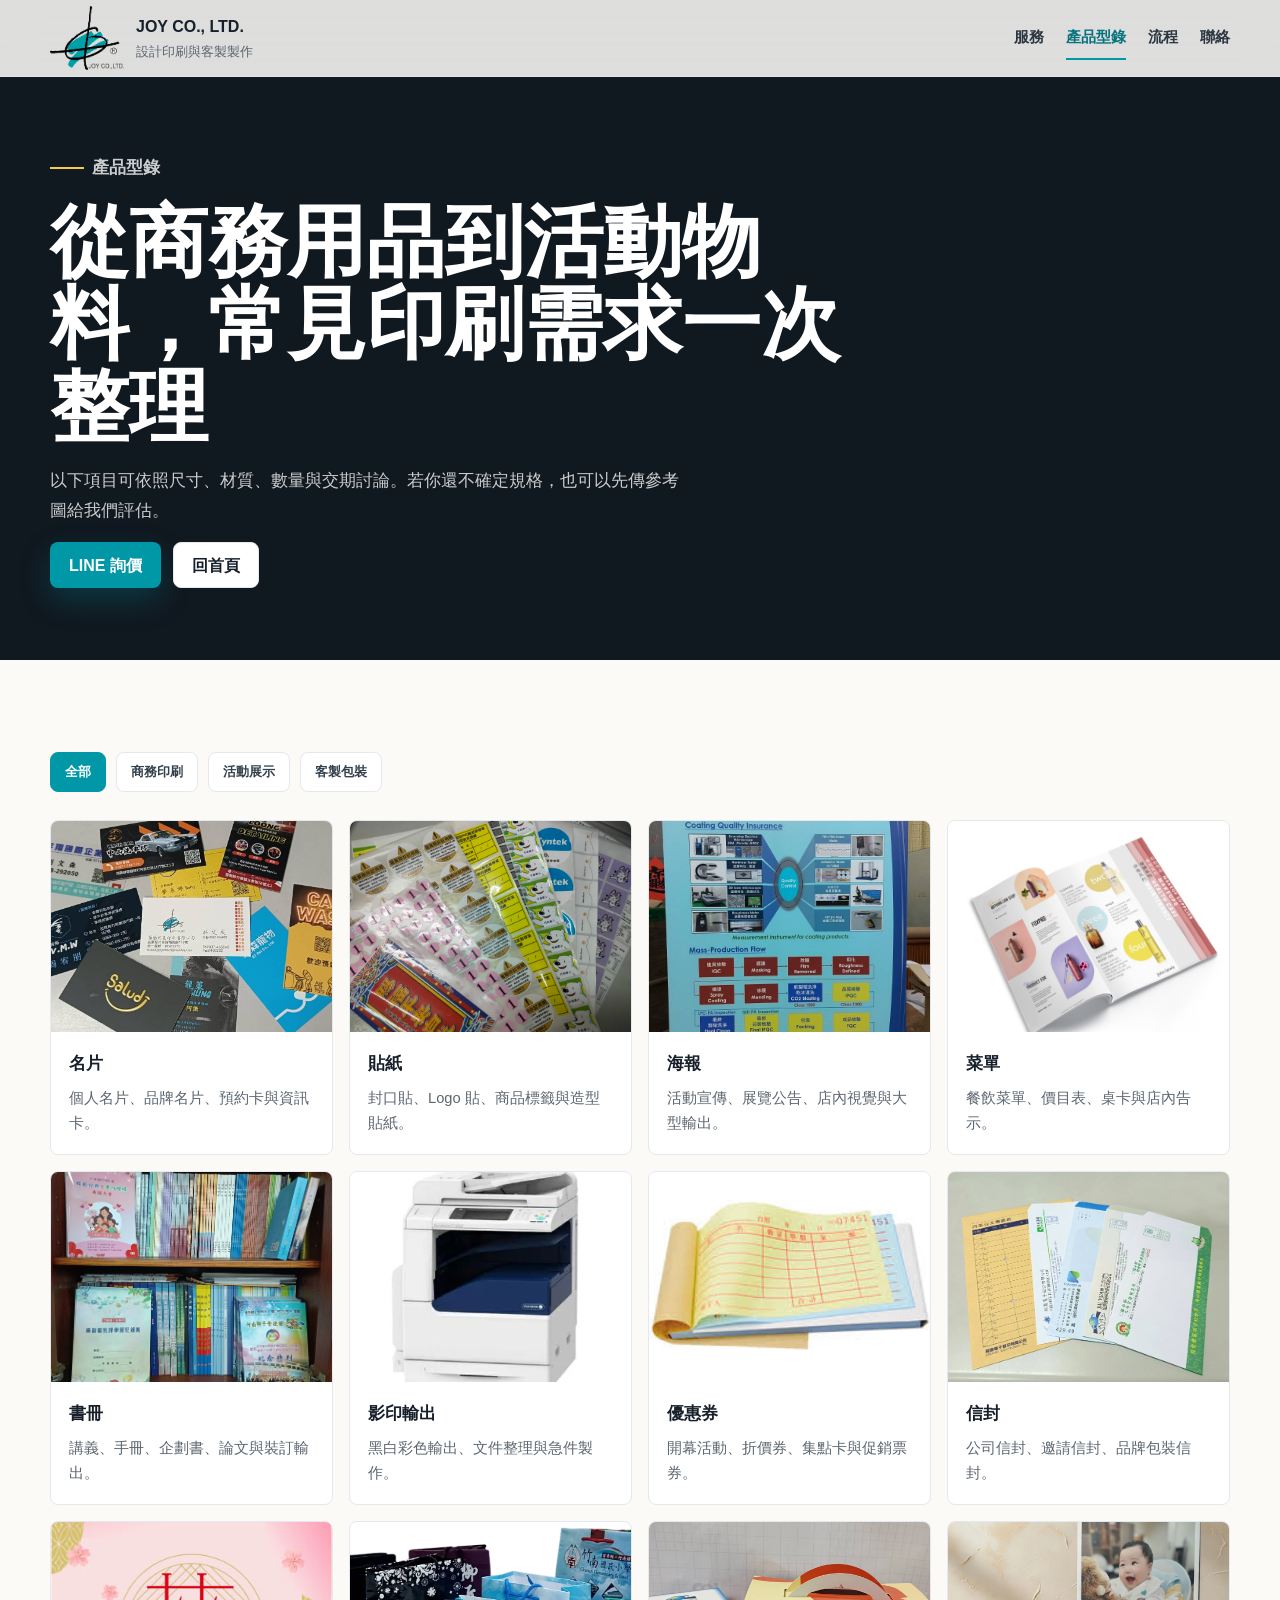
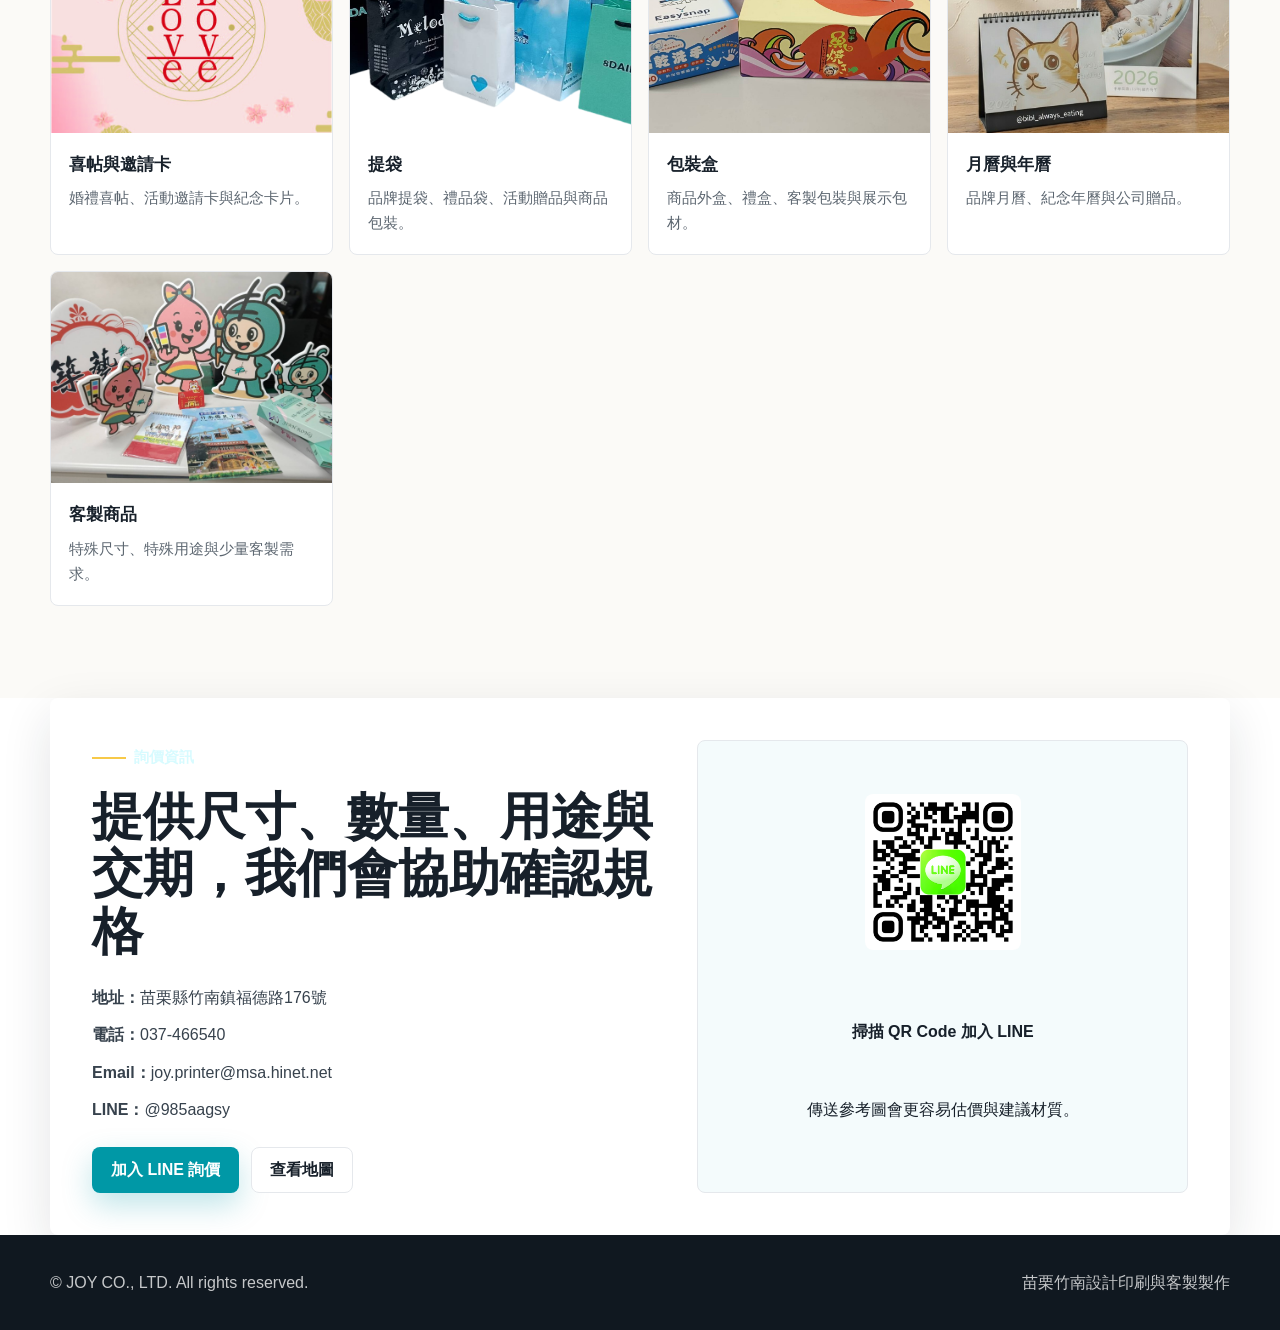
==== products.html @ ddc1286d "Add files via upload" ====
<!DOCTYPE html>
<html lang="zh-Hant">
<head>
  <meta charset="UTF-8">
  <meta name="viewport" content="width=device-width, initial-scale=1.0">
  <meta name="description" content="JOY CO., LTD. 產品型錄，包含名片、貼紙、海報、菜單、書冊、影印輸出、包裝、喜帖、月曆與客製商品。">
  <title>產品型錄 | JOY CO., LTD.</title>
  <link rel="icon" type="image/png" href="./assets/logo_cover.png">
  <link rel="stylesheet" href="./styles.css">
</head>
<body>
  <header class="site-header">
    <div class="nav-wrap">
      <a class="brand" href="./index.html" aria-label="JOY CO., LTD. 首頁">
        <img src="./assets/logo.png" alt="JOY CO., LTD.">
        <span class="brand-text">
          <strong>JOY CO., LTD.</strong>
          <span>設計印刷與客製製作</span>
        </span>
      </a>
      <nav class="nav-links" aria-label="主要導覽">
        <a href="./index.html#services">服務</a>
        <a class="active" href="./products.html">產品型錄</a>
        <a href="./index.html#process">流程</a>
        <a href="./index.html#contact">聯絡</a>
      </nav>
      <button class="menu-toggle" type="button" aria-label="開啟選單" aria-expanded="false">
        <span></span><span></span><span></span>
      </button>
    </div>
  </header>

  <main>
    <section class="page-hero">
      <div class="section-inner">
        <p class="eyebrow">產品型錄</p>
        <h1>從商務用品到活動物料，常見印刷需求一次整理</h1>
        <p>以下項目可依照尺寸、材質、數量與交期討論。若你還不確定規格，也可以先傳參考圖給我們評估。</p>
        <div class="hero-actions">
          <a class="button primary" href="https://line.me/R/ti/p/@985aagsy">LINE 詢價</a>
          <a class="button secondary" href="./index.html">回首頁</a>
        </div>
      </div>
    </section>

    <section>
      <div class="section-inner">
        <div class="catalog-filter" aria-label="產品篩選">
          <button class="filter-button active" type="button" data-filter="all">全部</button>
          <button class="filter-button" type="button" data-filter="business">商務印刷</button>
          <button class="filter-button" type="button" data-filter="event">活動展示</button>
          <button class="filter-button" type="button" data-filter="custom">客製包裝</button>
        </div>

        <div class="product-grid">
          <article class="product-card" data-category="business">
            <img src="./assets/product/card.jpg" alt="名片">
            <div><h3>名片</h3><p>個人名片、品牌名片、預約卡與資訊卡。</p></div>
          </article>
          <article class="product-card" data-category="business">
            <img src="./assets/product/sticker.jpg" alt="貼紙">
            <div><h3>貼紙</h3><p>封口貼、Logo 貼、商品標籤與造型貼紙。</p></div>
          </article>
          <article class="product-card" data-category="event">
            <img src="./assets/product/poster.jpg" alt="海報">
            <div><h3>海報</h3><p>活動宣傳、展覽公告、店內視覺與大型輸出。</p></div>
          </article>
          <article class="product-card" data-category="business">
            <img src="./assets/product/menu.jpg" alt="菜單">
            <div><h3>菜單</h3><p>餐飲菜單、價目表、桌卡與店內告示。</p></div>
          </article>
          <article class="product-card" data-category="event">
            <img src="./assets/product/book.jpg" alt="書冊">
            <div><h3>書冊</h3><p>講義、手冊、企劃書、論文與裝訂輸出。</p></div>
          </article>
          <article class="product-card" data-category="event">
            <img src="./assets/product/printer.jpg" alt="影印輸出">
            <div><h3>影印輸出</h3><p>黑白彩色輸出、文件整理與急件製作。</p></div>
          </article>
          <article class="product-card" data-category="business">
            <img src="./assets/product/coupon.jpg" alt="優惠券">
            <div><h3>優惠券</h3><p>開幕活動、折價券、集點卡與促銷票券。</p></div>
          </article>
          <article class="product-card" data-category="business">
            <img src="./assets/product/envelope.jpg" alt="信封">
            <div><h3>信封</h3><p>公司信封、邀請信封、品牌包裝信封。</p></div>
          </article>
          <article class="product-card" data-category="custom">
            <img src="./assets/product/wedding_card1.jpg" alt="喜帖與邀請卡">
            <div><h3>喜帖與邀請卡</h3><p>婚禮喜帖、活動邀請卡與紀念卡片。</p></div>
          </article>
          <article class="product-card" data-category="custom">
            <img src="./assets/product/bag.png" alt="提袋">
            <div><h3>提袋</h3><p>品牌提袋、禮品袋、活動贈品與商品包裝。</p></div>
          </article>
          <article class="product-card" data-category="custom">
            <img src="./assets/product/box.jpg" alt="包裝盒">
            <div><h3>包裝盒</h3><p>商品外盒、禮盒、客製包裝與展示包材。</p></div>
          </article>
          <article class="product-card" data-category="custom">
            <img src="./assets/product/calendar.jpg" alt="月曆年曆">
            <div><h3>月曆與年曆</h3><p>品牌月曆、紀念年曆與公司贈品。</p></div>
          </article>
          <article class="product-card" data-category="custom">
            <img src="./assets/product/custom.jpg" alt="客製商品">
            <div><h3>客製商品</h3><p>特殊尺寸、特殊用途與少量客製需求。</p></div>
          </article>
        </div>
      </div>
    </section>

    <section id="contact" class="contact-band">
      <div class="section-inner">
        <div class="contact-panel">
          <div>
            <p class="eyebrow">詢價資訊</p>
            <h2>提供尺寸、數量、用途與交期，我們會協助確認規格</h2>
            <ul class="contact-list">
              <li><strong>地址：</strong>苗栗縣竹南鎮福德路176號</li>
              <li><strong>電話：</strong>037-466540</li>
              <li><strong>Email：</strong>joy.printer@msa.hinet.net</li>
              <li><strong>LINE：</strong>@985aagsy</li>
            </ul>
            <div class="contact-actions">
              <a class="button primary" href="https://line.me/R/ti/p/@985aagsy">加入 LINE 詢價</a>
              <a class="button secondary" href="https://maps.app.goo.gl/v6UgBvDhpB6sY5n37?g_st=al">查看地圖</a>
            </div>
          </div>
          <div class="qr-box">
            <img src="./assets/qrcode.png" alt="JOY LINE QR Code">
            <strong>掃描 QR Code 加入 LINE</strong>
            <p>傳送參考圖會更容易估價與建議材質。</p>
          </div>
        </div>
      </div>
    </section>
  </main>

  <footer class="site-footer">
    <div class="footer-inner">
      <span>© JOY CO., LTD. All rights reserved.</span>
      <span>苗栗竹南設計印刷與客製製作</span>
    </div>
  </footer>

  <script src="./script.js"></script>
</body>
</html>
---- styles.css ----
:root {
  --ink: #17202a;
  --muted: #5c6670;
  --line: #e5e8ec;
  --paper: #fbfaf7;
  --white: #ffffff;
  --teal: #0098a6;
  --teal-dark: #05727d;
  --coral: #e65245;
  --yellow: #f7c948;
  --shadow: 0 18px 50px rgba(23, 32, 42, 0.12);
}

* {
  box-sizing: border-box;
}

html {
  scroll-behavior: smooth;
}

body {
  margin: 0;
  color: var(--ink);
  background: var(--paper);
  font-family: "Noto Sans TC", "Microsoft JhengHei", Arial, sans-serif;
  line-height: 1.7;
}

img,
video {
  display: block;
  max-width: 100%;
}

a {
  color: inherit;
  text-decoration: none;
}

.site-header {
  position: fixed;
  inset: 0 0 auto 0;
  z-index: 50;
  background: rgba(251, 250, 247, 0.88);
  border-bottom: 1px solid rgba(229, 232, 236, 0.85);
  backdrop-filter: blur(18px);
}

.nav-wrap {
  width: min(1180px, calc(100% - 32px));
  min-height: 76px;
  margin: 0 auto;
  display: flex;
  align-items: center;
  justify-content: space-between;
  gap: 20px;
}

.brand {
  display: flex;
  align-items: center;
  gap: 12px;
  min-width: 0;
}

.brand img {
  width: 74px;
  height: auto;
}

.brand-text {
  display: grid;
  gap: 1px;
}

.brand-text strong {
  font-size: 1rem;
  letter-spacing: 0;
}

.brand-text span {
  color: var(--muted);
  font-size: 0.82rem;
}

.nav-links {
  display: flex;
  align-items: center;
  gap: 22px;
  color: #2d3742;
  font-size: 0.95rem;
  font-weight: 600;
}

.nav-links a {
  padding: 8px 0;
  border-bottom: 2px solid transparent;
}

.nav-links a:hover,
.nav-links a.active {
  color: var(--teal-dark);
  border-color: var(--teal);
}

.menu-toggle {
  display: none;
  width: 42px;
  height: 42px;
  border: 1px solid var(--line);
  background: var(--white);
  border-radius: 8px;
  cursor: pointer;
}

.menu-toggle span {
  display: block;
  width: 18px;
  height: 2px;
  margin: 4px auto;
  background: var(--ink);
}

.button {
  display: inline-flex;
  align-items: center;
  justify-content: center;
  min-height: 46px;
  padding: 12px 18px;
  border: 1px solid transparent;
  border-radius: 8px;
  font-weight: 800;
  line-height: 1.2;
  transition: transform 0.2s ease, box-shadow 0.2s ease, background 0.2s ease;
}

.button:hover {
  transform: translateY(-2px);
}

.button.primary {
  color: var(--white);
  background: var(--teal);
  box-shadow: 0 12px 30px rgba(0, 152, 166, 0.25);
}

.button.primary:hover {
  background: var(--teal-dark);
}

.button.secondary {
  color: var(--ink);
  background: var(--white);
  border-color: var(--line);
}

.hero {
  position: relative;
  min-height: 92svh;
  display: grid;
  align-items: end;
  overflow: hidden;
  padding: 132px 0 64px;
  color: var(--white);
}

.hero-media {
  position: absolute;
  inset: 0;
  z-index: -2;
}

.hero-media video,
.hero-media img {
  width: 100%;
  height: 100%;
  object-fit: cover;
}

.hero::after {
  content: "";
  position: absolute;
  inset: 0;
  z-index: -1;
  background:
    linear-gradient(90deg, rgba(11, 20, 30, 0.82), rgba(11, 20, 30, 0.52) 52%, rgba(11, 20, 30, 0.2)),
    linear-gradient(0deg, rgba(11, 20, 30, 0.58), rgba(11, 20, 30, 0));
}

.hero-inner,
.section-inner {
  width: min(1180px, calc(100% - 32px));
  margin: 0 auto;
}

.hero-copy {
  max-width: 860px;
}

.eyebrow {
  display: inline-flex;
  align-items: center;
  gap: 8px;
  margin: 0 0 18px;
  color: #d7fbff;
  font-size: 0.92rem;
  font-weight: 800;
}

.eyebrow::before {
  content: "";
  width: 34px;
  height: 2px;
  background: var(--yellow);
}

h1,
h2,
h3,
p {
  margin-top: 0;
}

h1 {
  margin-bottom: 22px;
  font-size: clamp(2.65rem, 6.2vw, 5.2rem);
  line-height: 1.04;
  letter-spacing: 0;
}

.hero-copy p {
  max-width: 620px;
  margin-bottom: 28px;
  color: rgba(255, 255, 255, 0.88);
  font-size: 1.14rem;
}

.hero-actions,
.contact-actions {
  display: flex;
  flex-wrap: wrap;
  gap: 12px;
}

.hero-stats {
  display: grid;
  grid-template-columns: repeat(3, minmax(0, 1fr));
  gap: 1px;
  max-width: 760px;
  margin-top: 48px;
  background: rgba(255, 255, 255, 0.18);
  border: 1px solid rgba(255, 255, 255, 0.22);
  border-radius: 8px;
  overflow: hidden;
  backdrop-filter: blur(14px);
}

.hero-stats div {
  padding: 18px;
  background: rgba(255, 255, 255, 0.1);
}

.hero-stats strong {
  display: block;
  font-size: 1.55rem;
}

.hero-stats span {
  color: rgba(255, 255, 255, 0.78);
  font-size: 0.88rem;
}

section {
  padding: 92px 0;
}

.section-heading {
  display: flex;
  align-items: end;
  justify-content: space-between;
  gap: 24px;
  margin-bottom: 34px;
}

.section-heading h2 {
  max-width: 640px;
  margin-bottom: 0;
  font-size: clamp(2rem, 4vw, 3.5rem);
  line-height: 1.12;
}

.section-heading p {
  max-width: 420px;
  margin-bottom: 0;
  color: var(--muted);
}

.services-band {
  background: var(--white);
}

.service-grid {
  display: grid;
  grid-template-columns: repeat(3, minmax(0, 1fr));
  gap: 16px;
}

.service-card,
.product-card,
.step,
.quote-card {
  border: 1px solid var(--line);
  border-radius: 8px;
  background: var(--white);
}

.service-card {
  padding: 28px;
}

.service-card .icon {
  width: 46px;
  height: 46px;
  display: grid;
  place-items: center;
  margin-bottom: 22px;
  color: var(--teal-dark);
  background: #e8fbfd;
  border-radius: 8px;
  font-size: 1.35rem;
  font-weight: 900;
}

.service-card h3 {
  margin-bottom: 10px;
  font-size: 1.28rem;
}

.service-card p,
.product-card p,
.step p,
.quote-card p {
  color: var(--muted);
}

.feature-split {
  display: grid;
  grid-template-columns: 1.02fr 0.98fr;
  gap: 36px;
  align-items: center;
}

.feature-media {
  position: relative;
  min-height: 460px;
  overflow: hidden;
  border-radius: 8px;
  background: #dfeaed;
  box-shadow: var(--shadow);
}

.feature-media img {
  width: 100%;
  height: 100%;
  min-height: 460px;
  object-fit: cover;
}

.feature-copy h2 {
  margin-bottom: 18px;
  font-size: clamp(2rem, 4vw, 3.45rem);
  line-height: 1.12;
}

.feature-copy > p {
  color: var(--muted);
  font-size: 1.04rem;
}

.checks {
  display: grid;
  gap: 12px;
  margin: 26px 0;
  padding: 0;
  list-style: none;
}

.checks li {
  display: grid;
  grid-template-columns: 28px 1fr;
  gap: 10px;
  align-items: start;
  color: #35404b;
}

.checks li::before {
  content: "✓";
  display: grid;
  place-items: center;
  width: 24px;
  height: 24px;
  color: var(--white);
  background: var(--coral);
  border-radius: 8px;
  font-weight: 900;
}

.products-band {
  background: #f0f7f8;
}

.product-grid {
  display: grid;
  grid-template-columns: repeat(4, minmax(0, 1fr));
  gap: 16px;
}

.product-card {
  overflow: hidden;
  transition: transform 0.2s ease, box-shadow 0.2s ease;
}

.product-card:hover {
  transform: translateY(-4px);
  box-shadow: 0 16px 34px rgba(23, 32, 42, 0.12);
}

.product-card img {
  width: 100%;
  aspect-ratio: 4 / 3;
  object-fit: cover;
}

.product-card div {
  padding: 18px;
}

.product-card h3 {
  margin-bottom: 7px;
  font-size: 1.05rem;
}

.product-card p {
  margin-bottom: 0;
  font-size: 0.92rem;
}

.process-band {
  background: var(--ink);
  color: var(--white);
}

.process-band .section-heading p {
  color: rgba(255, 255, 255, 0.72);
}

.step-grid {
  display: grid;
  grid-template-columns: repeat(4, minmax(0, 1fr));
  gap: 14px;
}

.step {
  padding: 24px;
  background: rgba(255, 255, 255, 0.07);
  border-color: rgba(255, 255, 255, 0.14);
}

.step strong {
  display: inline-grid;
  place-items: center;
  width: 40px;
  height: 40px;
  margin-bottom: 20px;
  color: var(--ink);
  background: var(--yellow);
  border-radius: 8px;
}

.step p {
  color: rgba(255, 255, 255, 0.72);
}

.portfolio-strip {
  display: grid;
  grid-template-columns: 1.2fr 0.8fr 1fr;
  gap: 16px;
}

.portfolio-strip img {
  width: 100%;
  height: 360px;
  object-fit: cover;
  border-radius: 8px;
  box-shadow: var(--shadow);
}

.quote-grid {
  display: grid;
  grid-template-columns: repeat(3, minmax(0, 1fr));
  gap: 16px;
}

.reviews-band {
  background: var(--white);
}

.review-grid {
  display: grid;
  grid-template-columns: repeat(3, minmax(0, 1fr));
  gap: 16px;
}

.review-card {
  padding: 26px;
  border: 1px solid var(--line);
  border-radius: 8px;
  background: #fbfaf7;
}

.review-card img {
  width: 58px;
  height: 58px;
  margin-bottom: 18px;
  object-fit: cover;
  border: 3px solid var(--white);
  border-radius: 50%;
  box-shadow: 0 8px 18px rgba(23, 32, 42, 0.14);
}

.review-card p {
  color: #34414d;
}

.review-card strong,
.review-card span {
  display: block;
}

.review-card span {
  color: var(--muted);
  font-size: 0.9rem;
}

.quote-card {
  padding: 24px;
}

.quote-card strong {
  display: block;
  margin-top: 18px;
}

.contact-band {
  padding: 0;
  background: var(--white);
}

.contact-panel {
  display: grid;
  grid-template-columns: 1fr 0.85fr;
  gap: 28px;
  align-items: stretch;
  padding: 42px;
  border-radius: 8px;
  background: var(--white);
  box-shadow: var(--shadow);
}

.contact-panel h2 {
  margin-bottom: 14px;
  font-size: clamp(2rem, 4vw, 3.2rem);
  line-height: 1.12;
}

.contact-list {
  display: grid;
  gap: 10px;
  margin: 24px 0;
  padding: 0;
  list-style: none;
  color: #37424d;
}

.qr-box {
  display: grid;
  place-items: center;
  min-height: 100%;
  padding: 28px;
  background: #f4fbfc;
  border: 1px solid var(--line);
  border-radius: 8px;
  text-align: center;
}

.qr-box img {
  width: 156px;
  margin-bottom: 18px;
  border-radius: 8px;
}

.site-footer {
  padding: 34px 0;
  color: rgba(255, 255, 255, 0.76);
  background: #101820;
}

.notice-modal {
  position: fixed;
  inset: 0;
  z-index: 100;
  display: none;
  place-items: center;
  padding: 18px;
}

.notice-modal.open {
  display: grid;
}

.notice-backdrop {
  position: absolute;
  inset: 0;
  background: rgba(16, 24, 32, 0.68);
  backdrop-filter: blur(8px);
}

.notice-dialog {
  position: relative;
  width: min(560px, 100%);
  padding: 34px;
  border-radius: 8px;
  background: var(--white);
  box-shadow: var(--shadow);
}

.notice-dialog .eyebrow {
  color: var(--teal-dark);
}

.notice-dialog h2 {
  margin-bottom: 14px;
  font-size: clamp(1.7rem, 4vw, 2.5rem);
  line-height: 1.16;
}

.notice-close {
  position: absolute;
  top: 14px;
  right: 14px;
  width: 38px;
  height: 38px;
  border: 1px solid var(--line);
  border-radius: 8px;
  background: var(--white);
  color: var(--ink);
  font-size: 1.6rem;
  line-height: 1;
  cursor: pointer;
}

.notice-list {
  display: grid;
  gap: 8px;
  margin: 20px 0 24px;
  padding: 0;
  list-style: none;
  color: #34414d;
}

.footer-inner {
  width: min(1180px, calc(100% - 32px));
  margin: 0 auto;
  display: flex;
  justify-content: space-between;
  gap: 20px;
}

.page-hero {
  padding: 150px 0 72px;
  background: #101820;
  color: var(--white);
}

.page-hero h1 {
  max-width: 820px;
  margin-bottom: 18px;
}

.page-hero p {
  max-width: 640px;
  color: rgba(255, 255, 255, 0.78);
  font-size: 1.08rem;
}

.catalog-filter {
  display: flex;
  flex-wrap: wrap;
  gap: 10px;
  margin-bottom: 28px;
}

.filter-button {
  min-height: 40px;
  padding: 8px 14px;
  border: 1px solid var(--line);
  border-radius: 8px;
  background: var(--white);
  color: #34414d;
  font-weight: 800;
  cursor: pointer;
}

.filter-button.active {
  color: var(--white);
  background: var(--teal);
  border-color: var(--teal);
}

@media (max-width: 900px) {
  .menu-toggle {
    display: block;
  }

  .nav-links {
    position: absolute;
    top: 76px;
    right: 16px;
    left: 16px;
    display: none;
    flex-direction: column;
    align-items: stretch;
    gap: 0;
    padding: 10px;
    background: var(--white);
    border: 1px solid var(--line);
    border-radius: 8px;
    box-shadow: var(--shadow);
  }

  .nav-links.open {
    display: flex;
  }

  .nav-links a {
    padding: 12px;
  }

  .section-heading,
  .feature-split,
  .contact-panel {
    grid-template-columns: 1fr;
  }

  .section-heading {
    display: grid;
  }

  .service-grid,
  .quote-grid,
  .review-grid {
    grid-template-columns: 1fr;
  }

  .product-grid,
  .step-grid {
    grid-template-columns: repeat(2, minmax(0, 1fr));
  }

  .portfolio-strip {
    grid-template-columns: 1fr;
  }

  .portfolio-strip img {
    height: 260px;
  }
}

@media (max-width: 620px) {
  .brand img {
    width: 62px;
  }

  .brand-text span {
    display: none;
  }

  .hero {
    min-height: 86svh;
    padding-top: 118px;
  }

  .hero-stats,
  .product-grid,
  .step-grid {
    grid-template-columns: 1fr;
  }

  .hero-stats div,
  .contact-panel,
  .notice-dialog {
    padding: 22px;
  }

  section {
    padding: 66px 0;
  }

  .footer-inner {
    display: grid;
  }
}
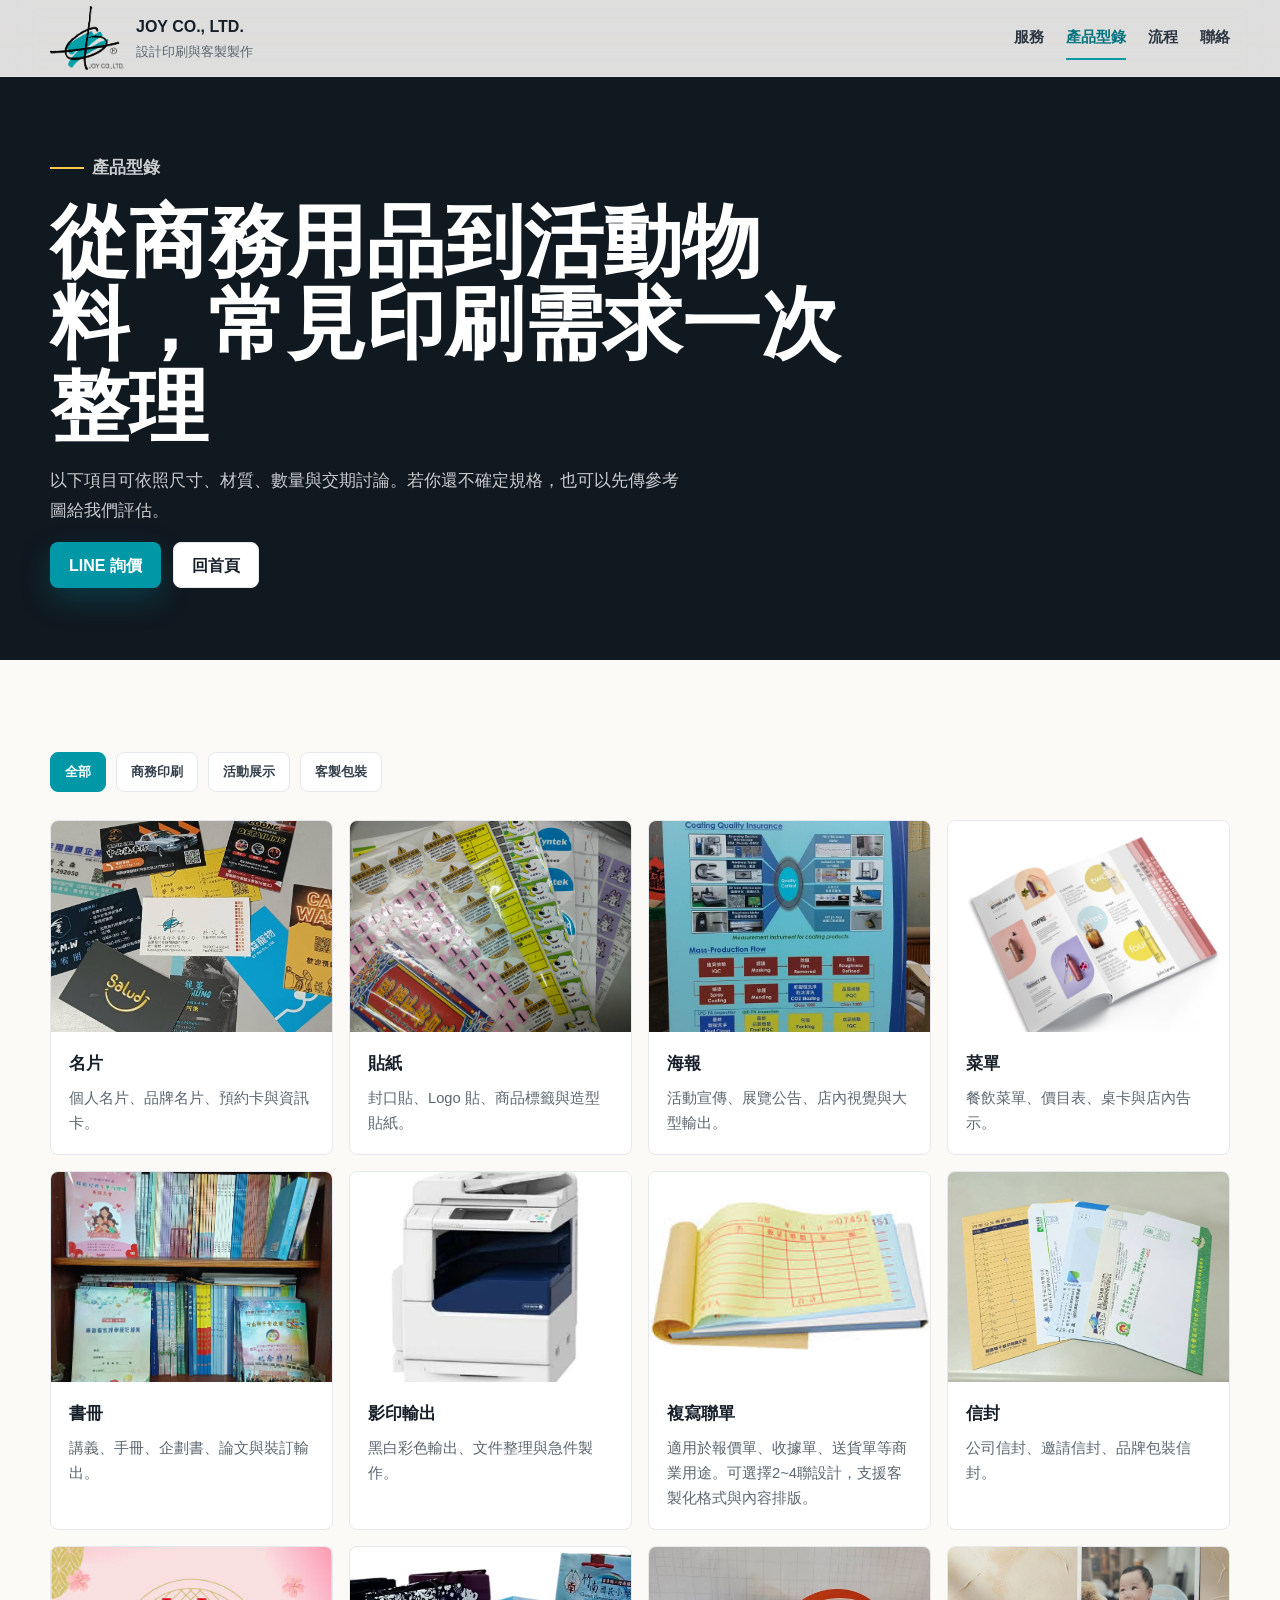
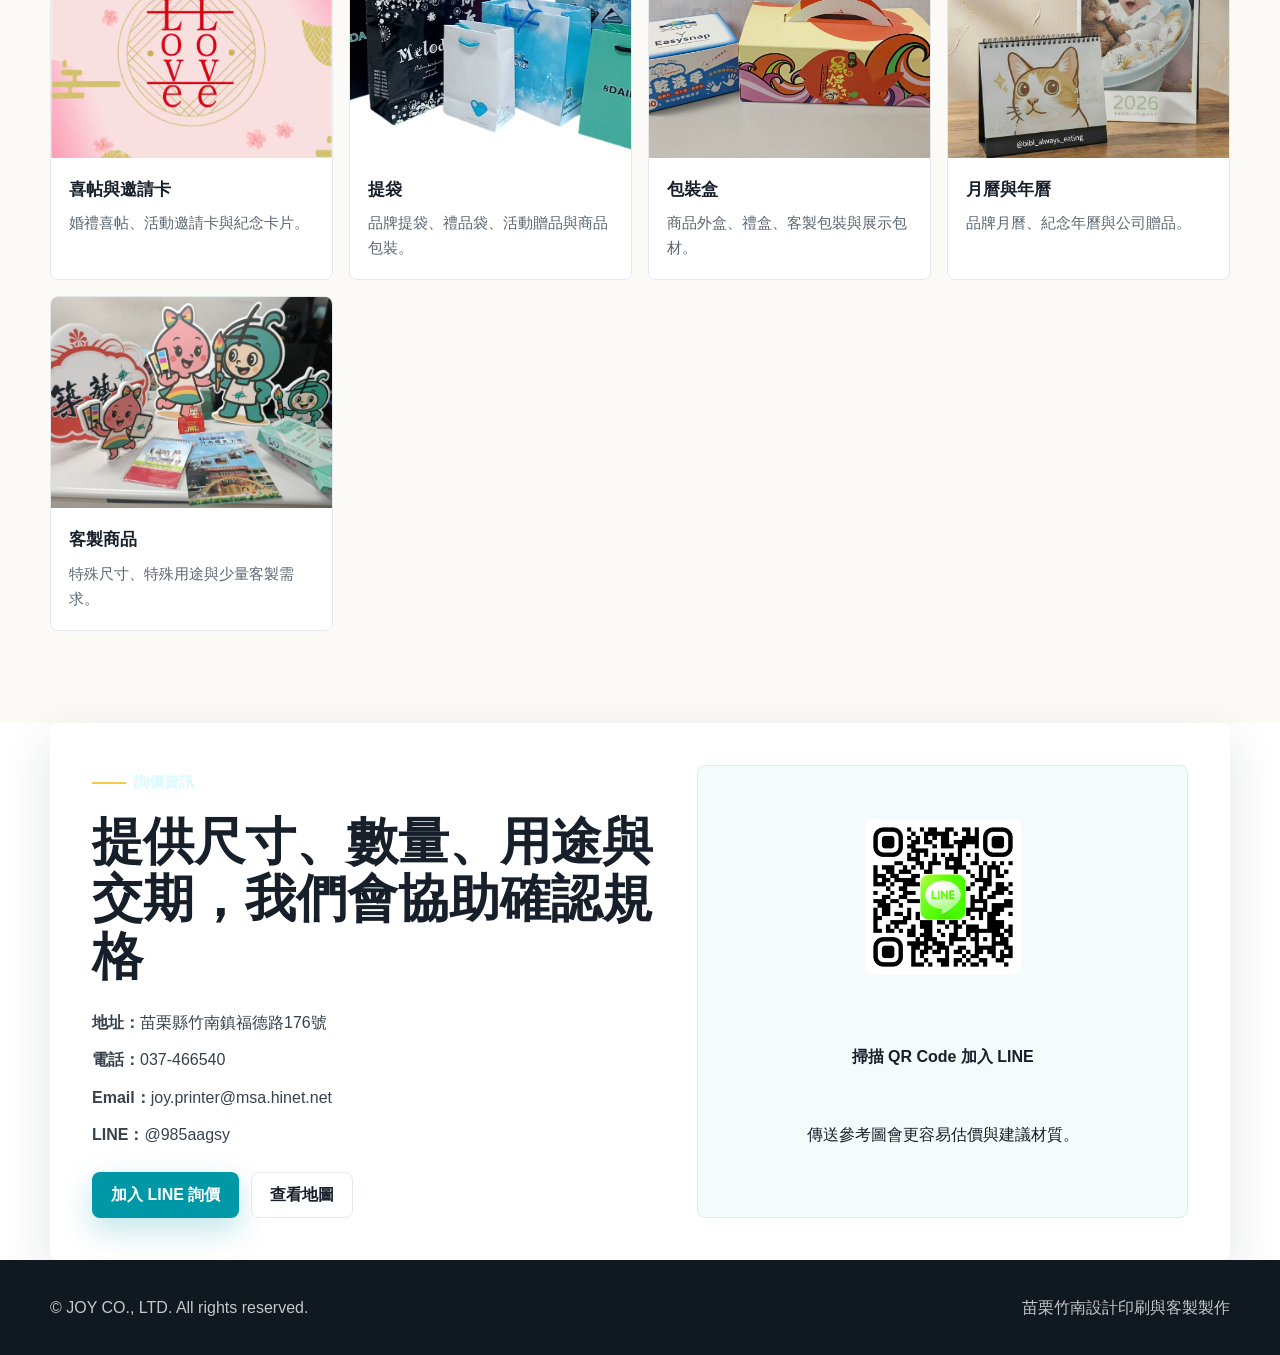
==== commit 922b0eb1: "Add files via upload" ====
--- a/products.html
+++ b/products.html
@@ -79,7 +79,7 @@
           </article>
           <article class="product-card" data-category="business">
             <img src="./assets/product/coupon.jpg" alt="優惠券">
-            <div><h3>優惠券</h3><p>開幕活動、折價券、集點卡與促銷票券。</p></div>
+            <div><h3>複寫聯單</h3><p>適用於報價單、收據單、送貨單等商業用途。可選擇2~4聯設計，支援客製化格式與內容排版。</p></div>
           </article>
           <article class="product-card" data-category="business">
             <img src="./assets/product/envelope.jpg" alt="信封">
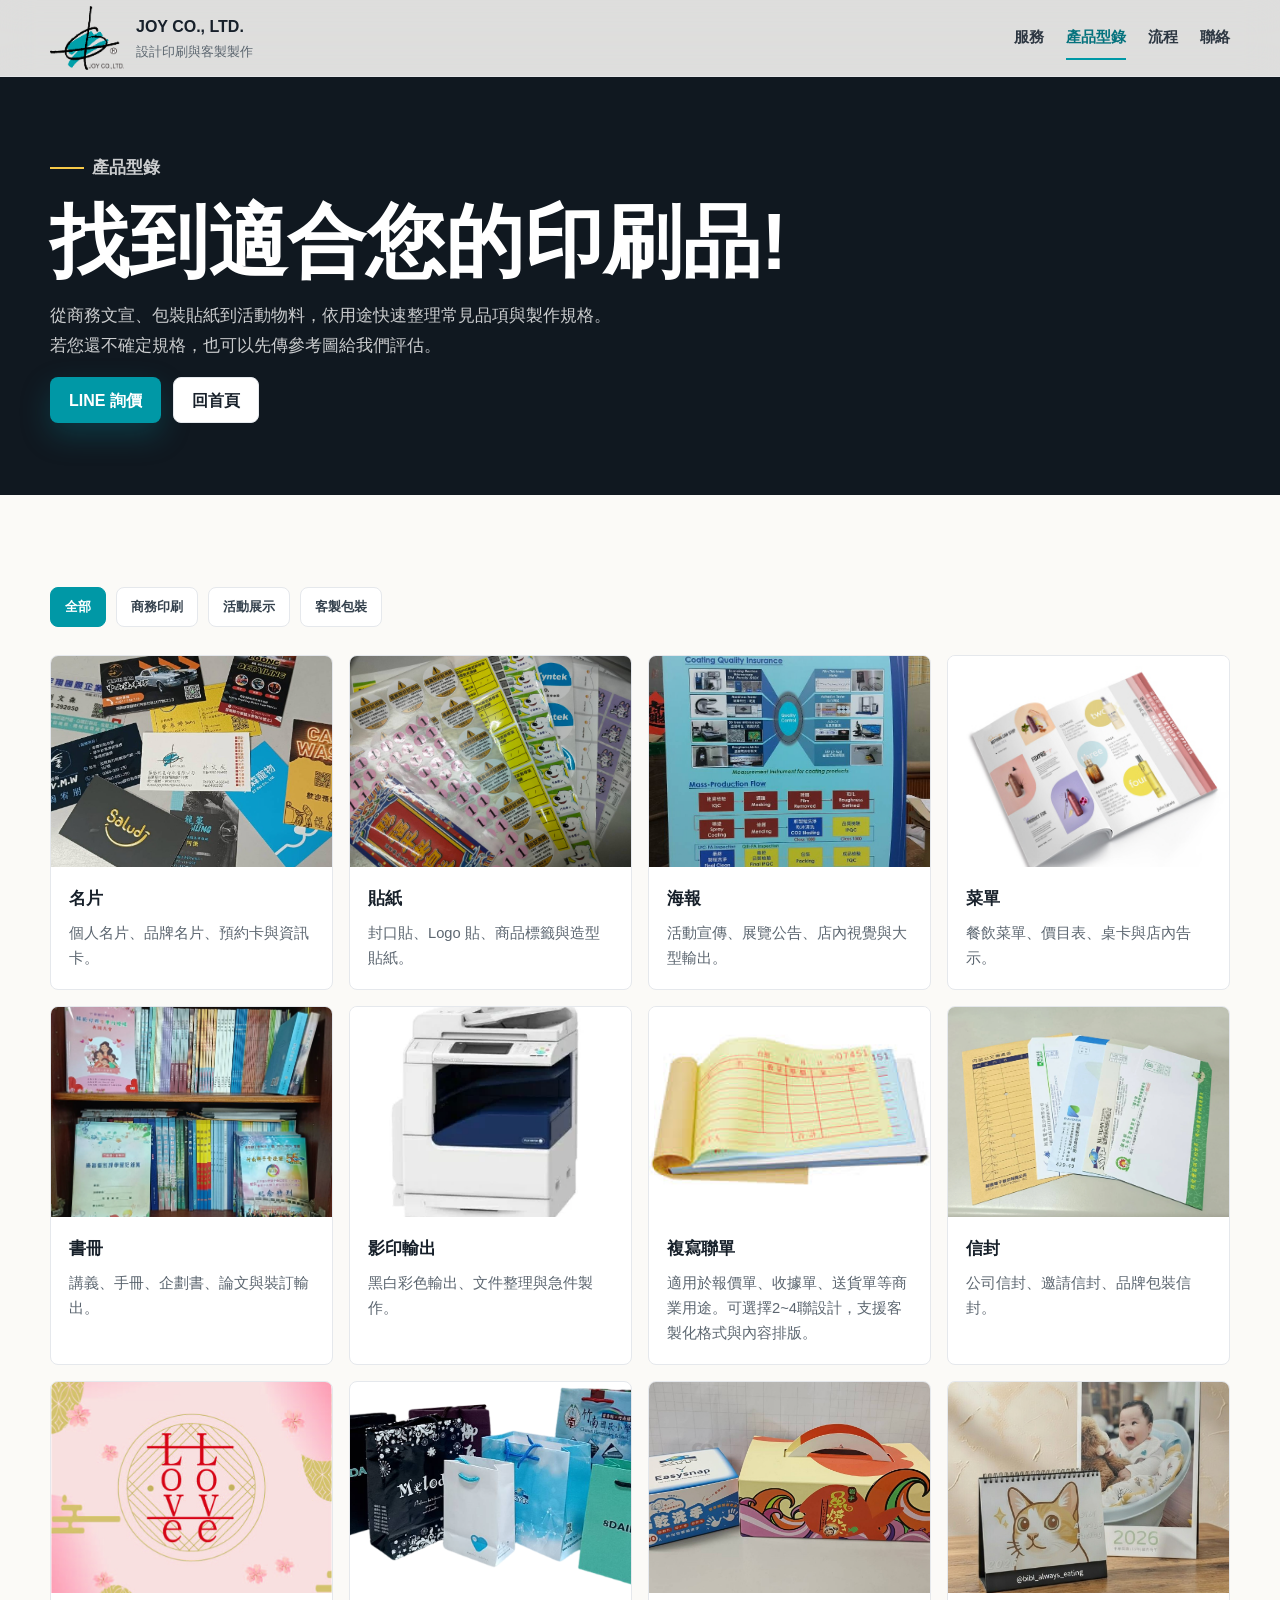
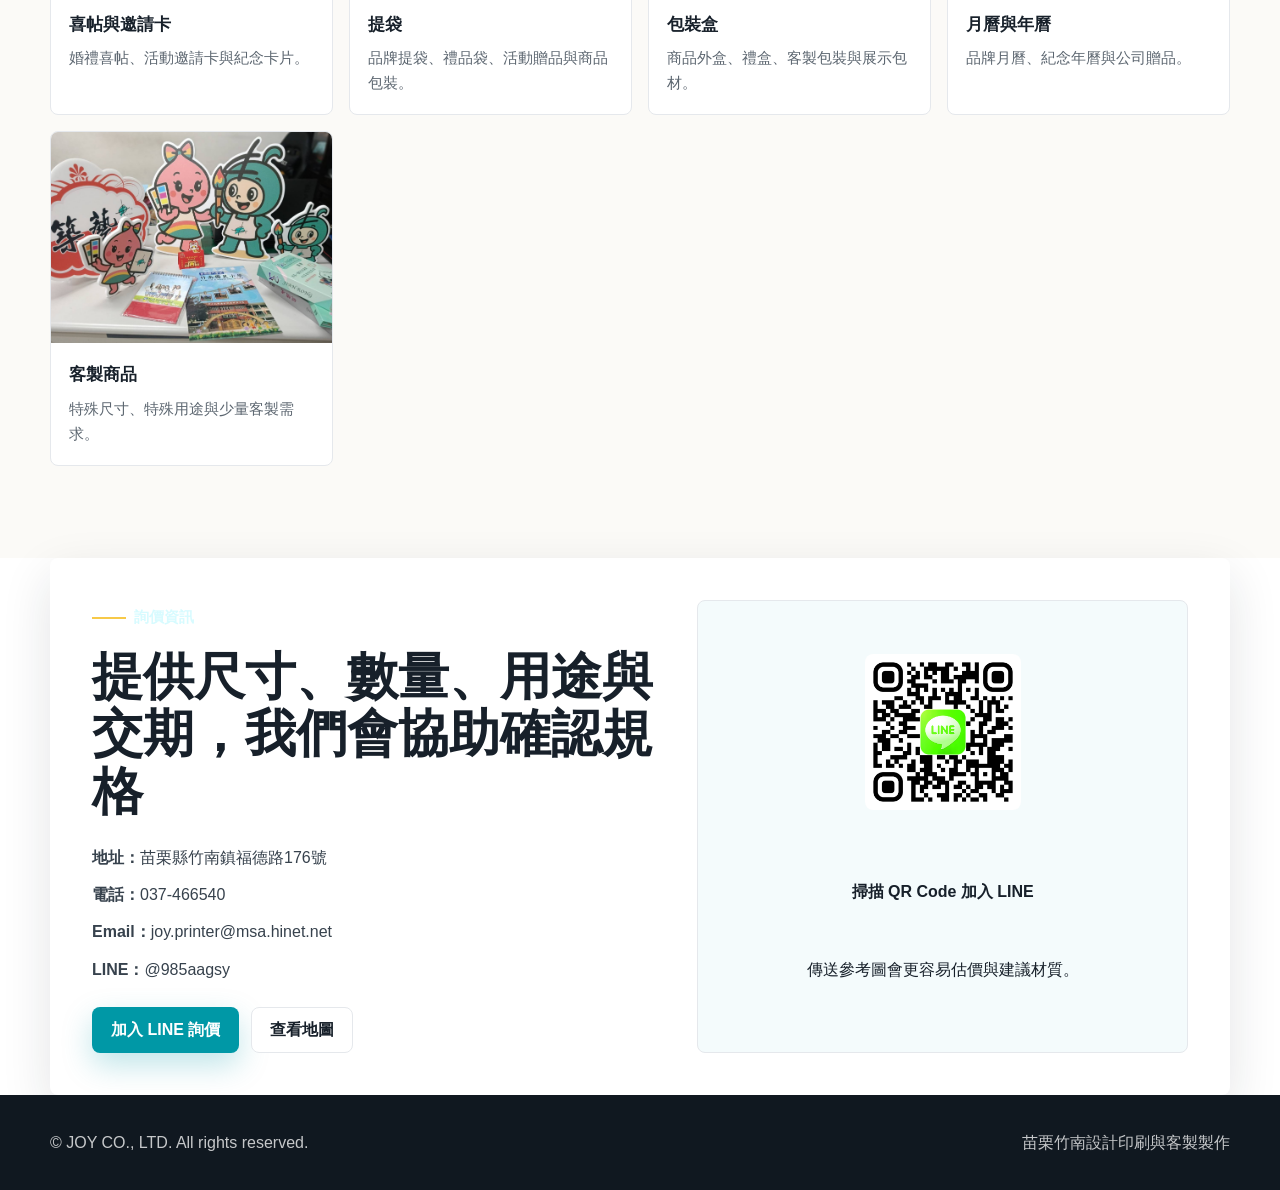
==== commit 4adfde94: "Add files via upload" ====
--- a/products.html
+++ b/products.html
@@ -34,8 +34,8 @@
     <section class="page-hero">
       <div class="section-inner">
         <p class="eyebrow">產品型錄</p>
-        <h1>從商務用品到活動物料，常見印刷需求一次整理</h1>
-        <p>以下項目可依照尺寸、材質、數量與交期討論。若你還不確定規格，也可以先傳參考圖給我們評估。</p>
+        <h1>找到適合您的印刷品!</h1>
+        <p>從商務文宣、包裝貼紙到活動物料，依用途快速整理常見品項與製作規格。<br>若您還不確定規格，也可以先傳參考圖給我們評估。</p>
         <div class="hero-actions">
           <a class="button primary" href="https://line.me/R/ti/p/@985aagsy">LINE 詢價</a>
           <a class="button secondary" href="./index.html">回首頁</a>
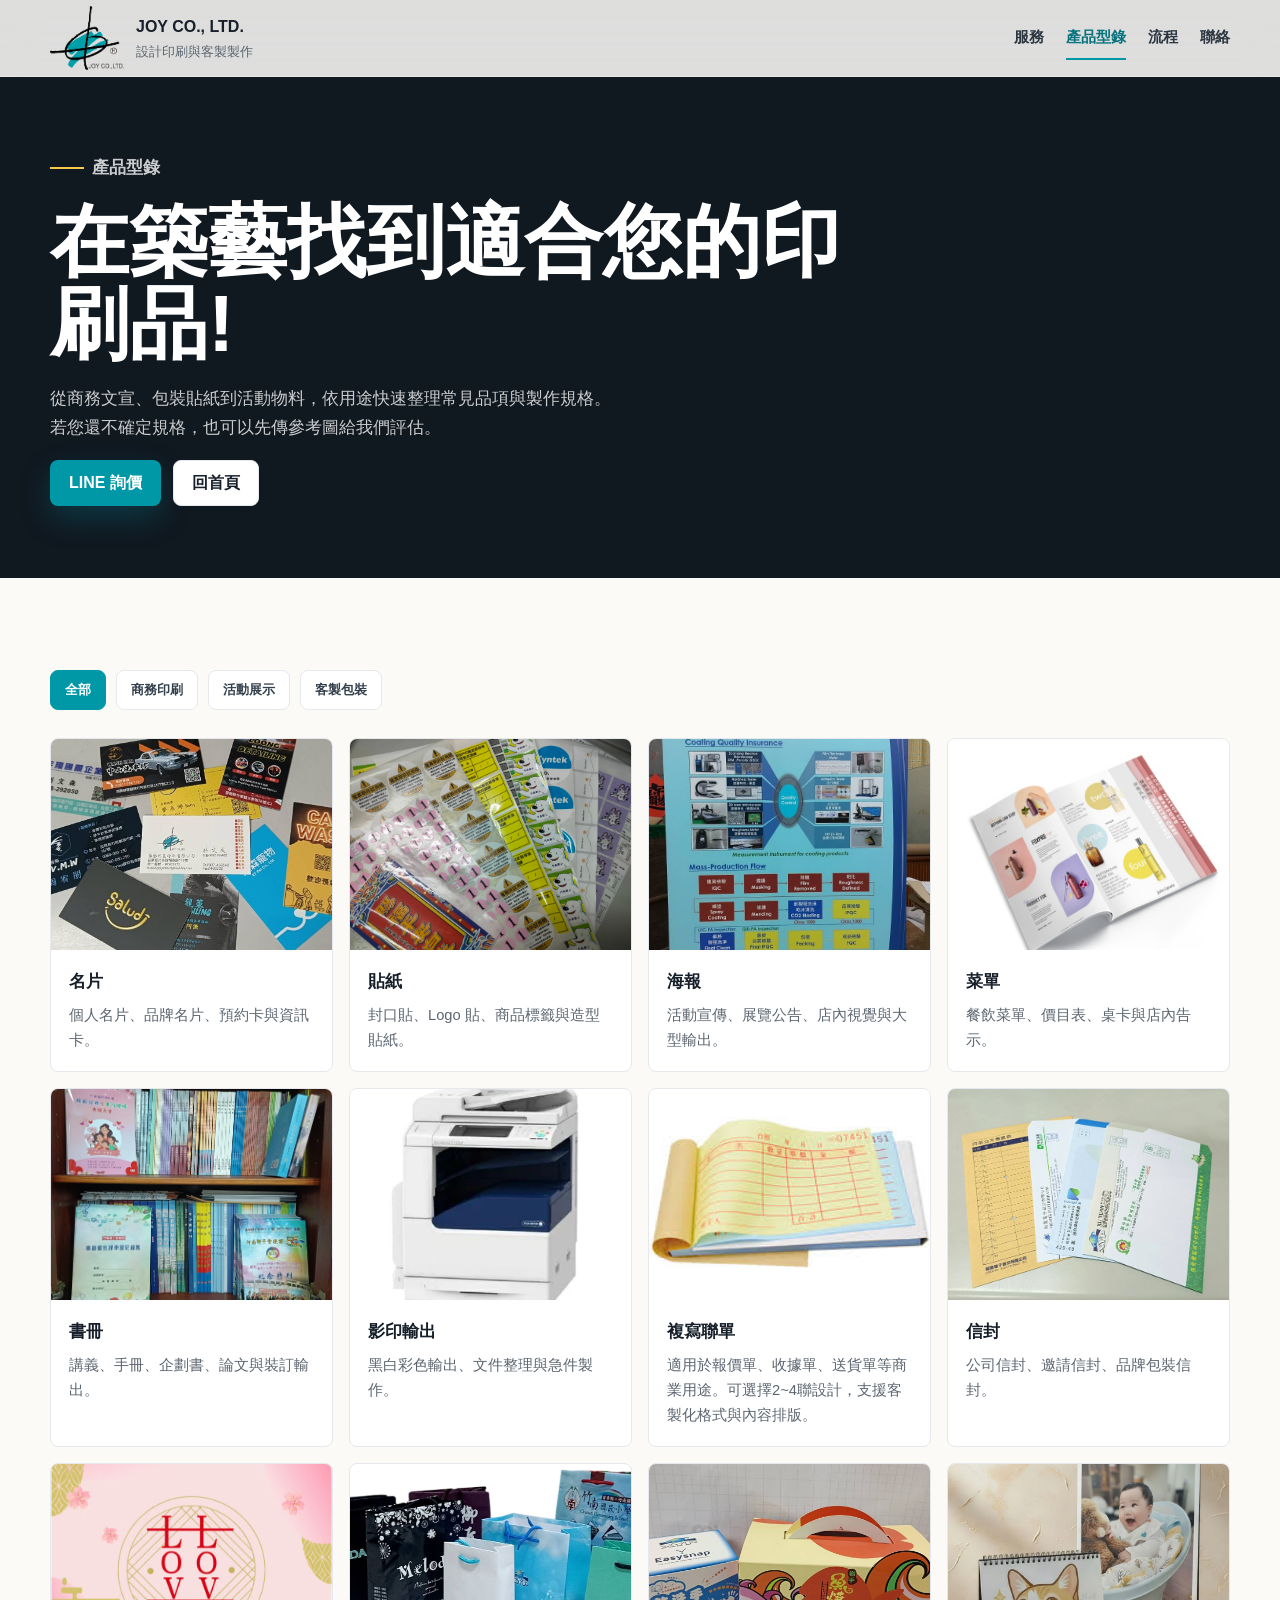
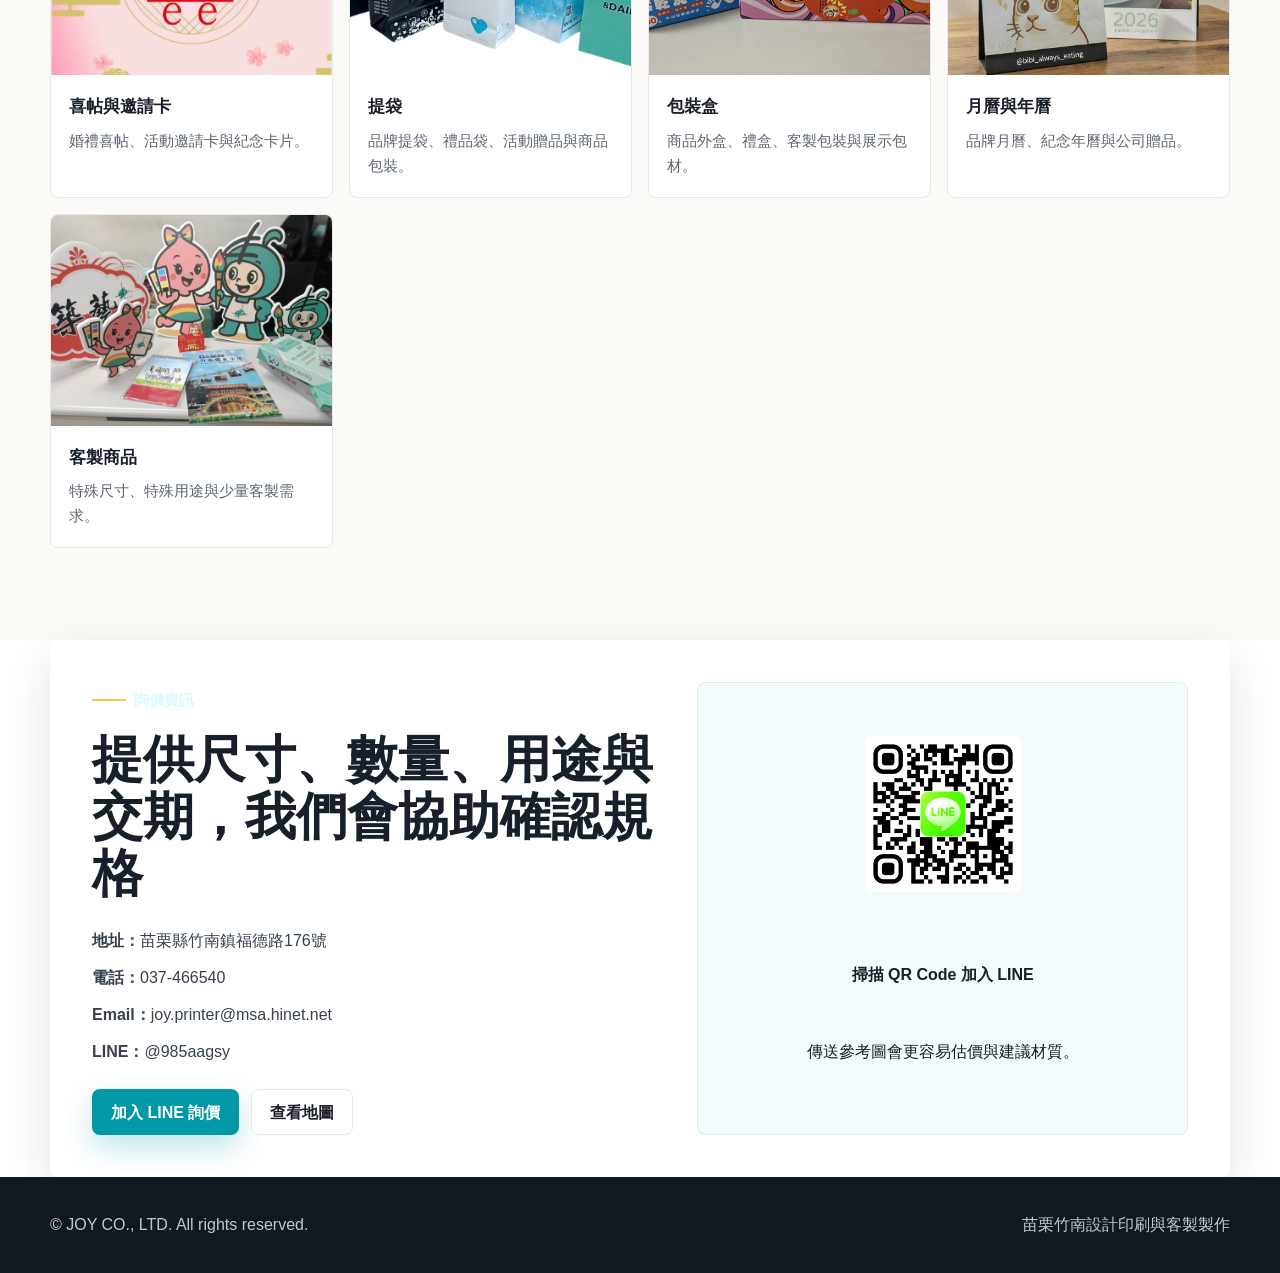
==== commit cc6e9381: "Add files via upload" ====
--- a/products.html
+++ b/products.html
@@ -34,7 +34,7 @@
     <section class="page-hero">
       <div class="section-inner">
         <p class="eyebrow">產品型錄</p>
-        <h1>找到適合您的印刷品!</h1>
+        <h1>在築藝找到適合您的印刷品!</h1>
         <p>從商務文宣、包裝貼紙到活動物料，依用途快速整理常見品項與製作規格。<br>若您還不確定規格，也可以先傳參考圖給我們評估。</p>
         <div class="hero-actions">
           <a class="button primary" href="https://line.me/R/ti/p/@985aagsy">LINE 詢價</a>
